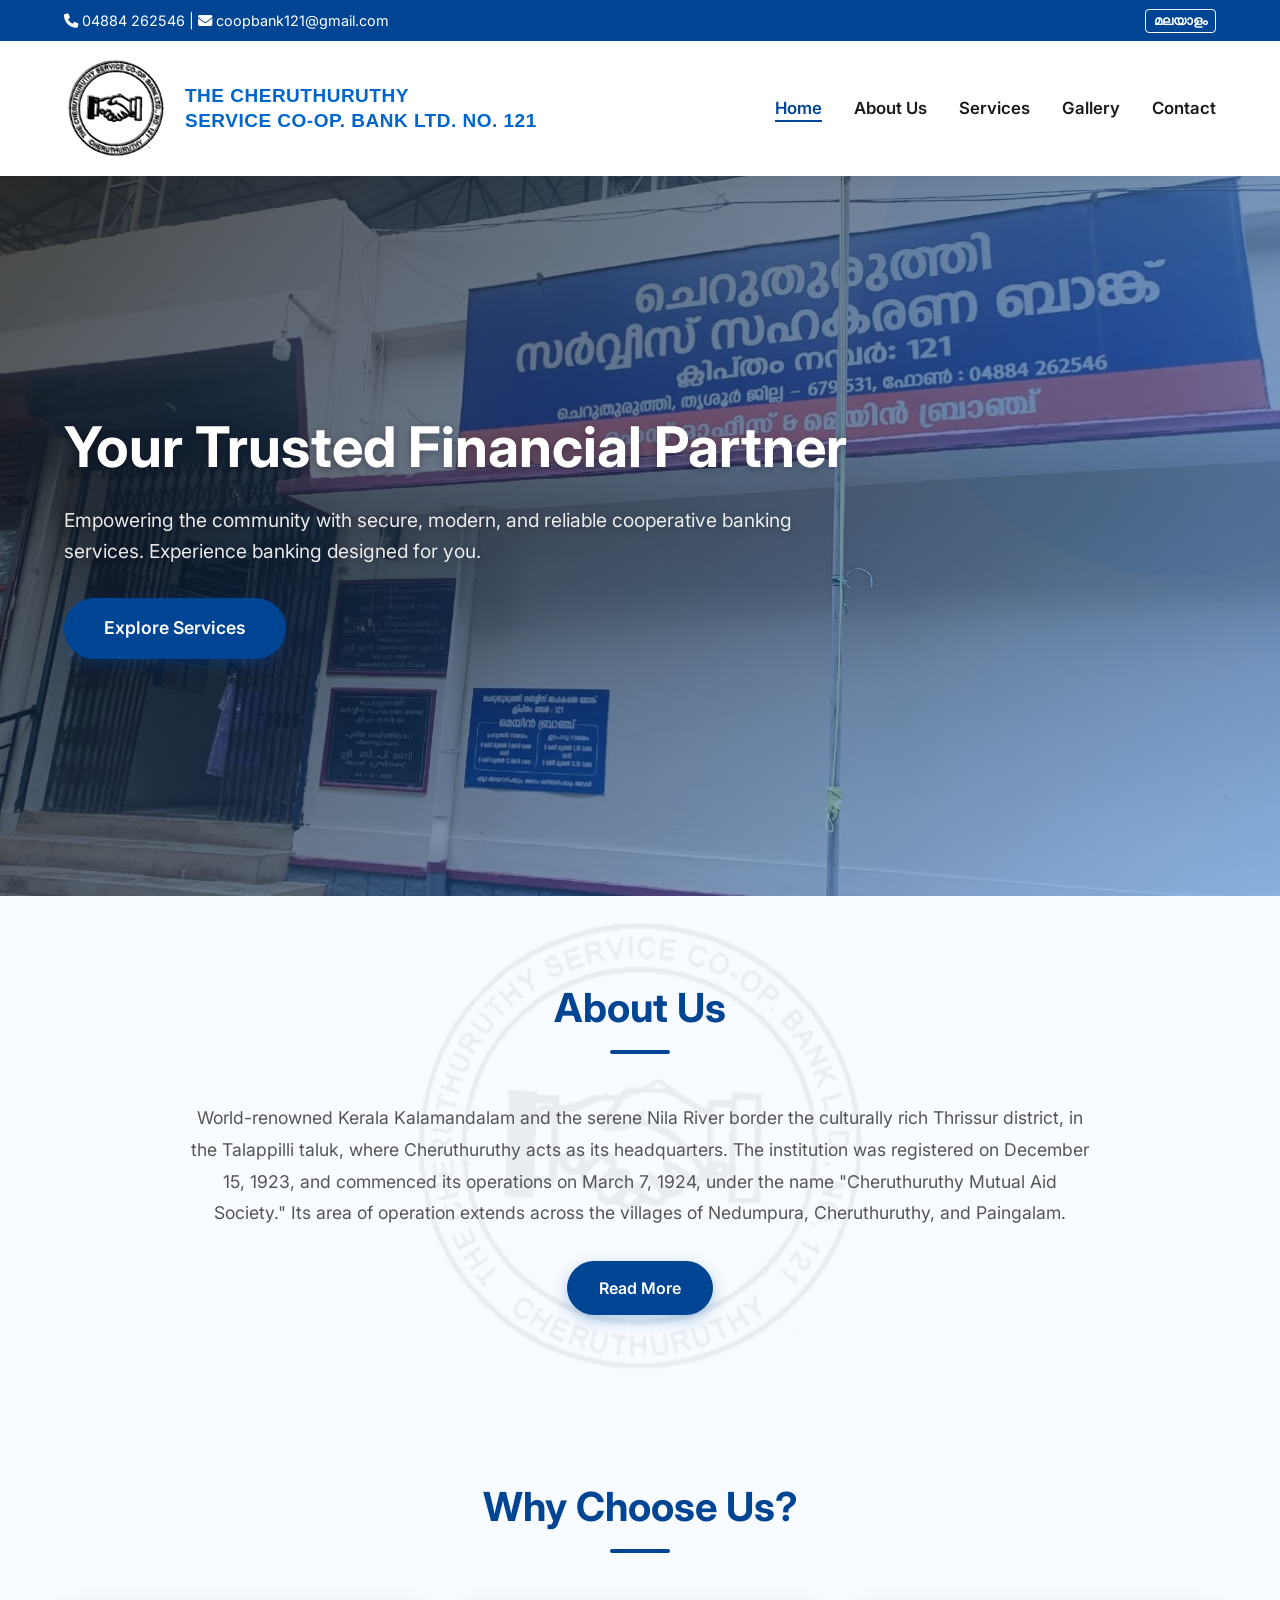
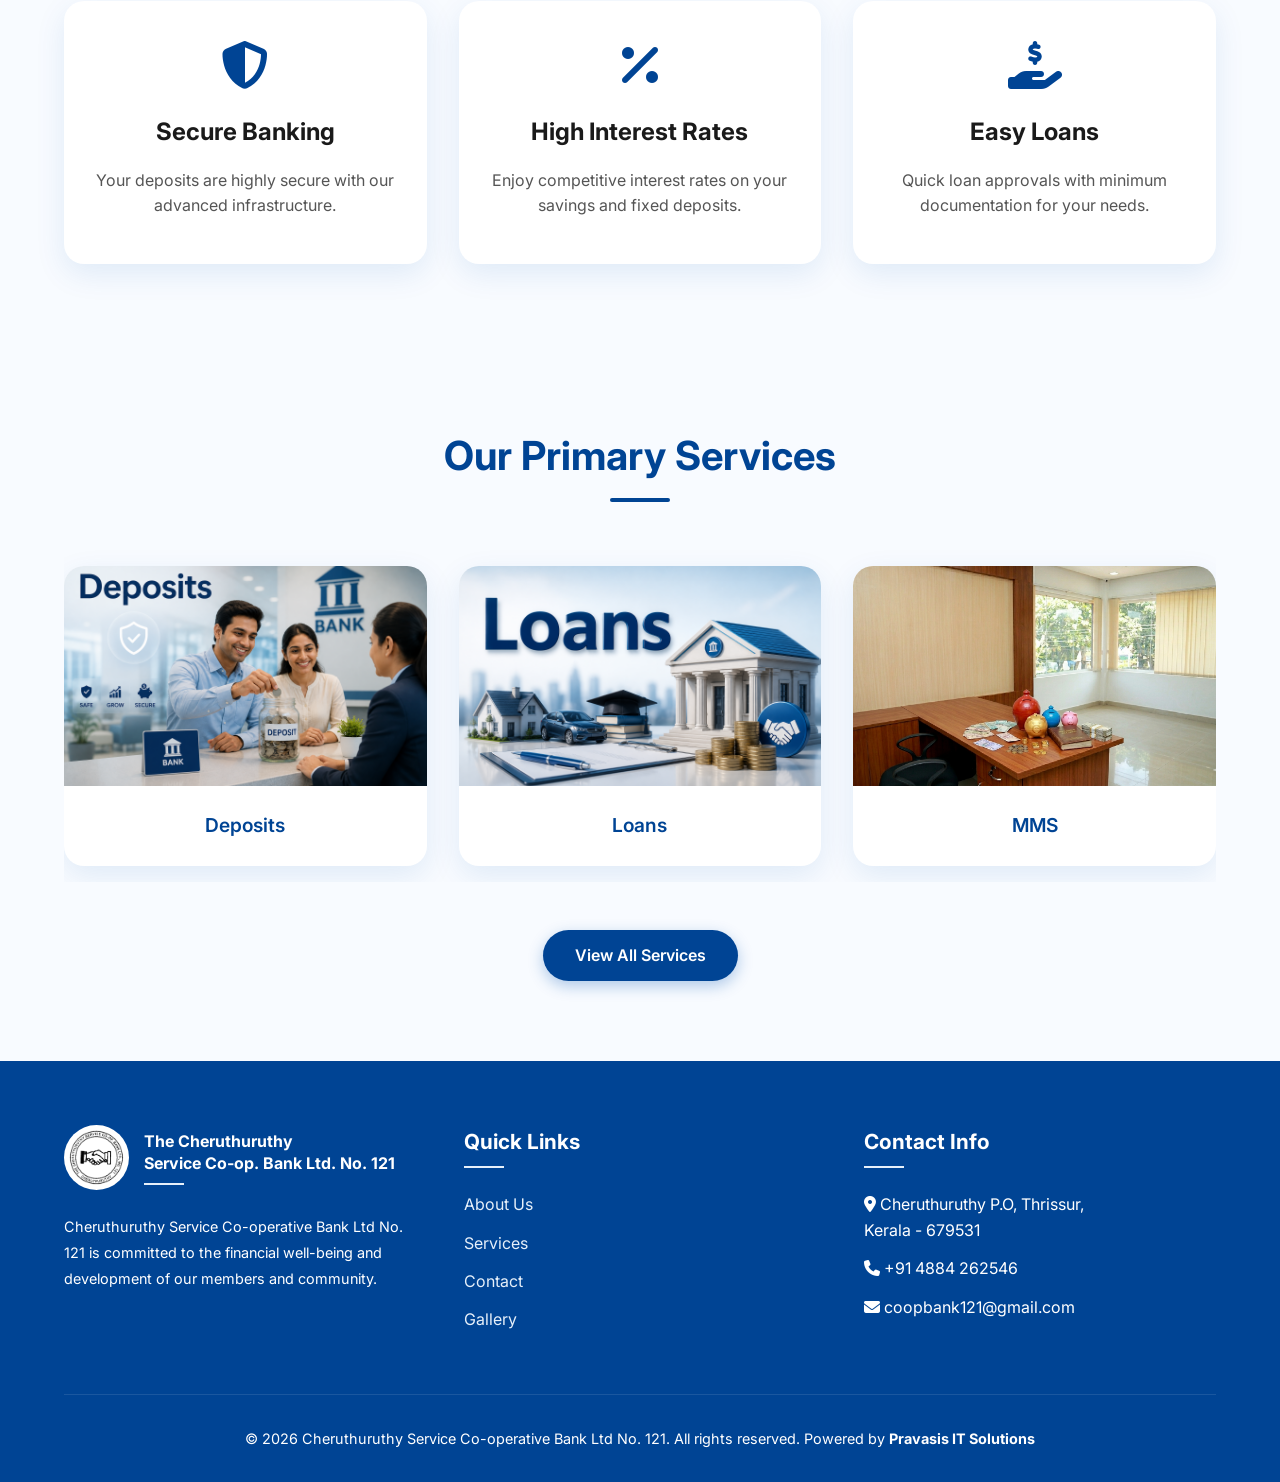
==== index.html @ 6e1e4259 "updated" ====
<!DOCTYPE html>
<html lang="en">

<head>
    <meta charset="UTF-8">
    <meta name="viewport" content="width=device-width, initial-scale=1.0">
    <title>Home - Cheruthuruthy Service Co-operative Bank Ltd No. 121</title>
    <meta name="description"
        content="Welcome to Cheruthuruthy Service Co-operative Bank Ltd No. 121. Providing trusted banking services.">
    <link
        href="https://fonts.googleapis.com/css2?family=Inter:wght@400;600;800&family=Noto+Sans+Malayalam:wght@400;600;800&display=swap"
        rel="stylesheet">
    <link rel="stylesheet" href="css/style.css">
    <link rel="stylesheet" href="https://cdnjs.cloudflare.com/ajax/libs/font-awesome/6.4.0/css/all.min.css">
</head>

<body>

    <!-- Header -->
    <div id="header-placeholder"></div>

    <!-- Hero Section -->
    <section class="hero">
        <div class="hero-content">
            <h2>
                <span class="lang-en">Your Trusted Financial Partner</span>
                <span class="lang-ml">നിങ്ങളുടെ വിശ്വസ്ത സാമ്പത്തിക പങ്കാളി</span>
            </h2>
            <p>
                <span class="lang-en">Empowering the community with secure, modern, and reliable cooperative banking
                    services. Experience banking designed for you.</span>
                <span class="lang-ml">സുരക്ഷിതവും ആധുനികവുമായ സഹകരണ ബാങ്കിംഗ് സേവനങ്ങളിലൂടെ സമൂഹത്തെ ശാക്തീകരിക്കുന്നു.
                    നിങ്ങൾക്കായി രൂപകൽപ്പന ചെയ്ത ബാങ്കിംഗ് അനുഭവിക്കുക.</span>
            </p>
            <a href="services.html" class="btn-primary">
                <span class="lang-en">Explore Services</span>
                <span class="lang-ml">സേവനങ്ങൾ കാണുക</span>
            </a>
        </div>
    </section>

    <!-- About Us Section -->
    <section id="about-section" class="section">
        <h2 class="section-title">
            <span class="lang-en">About Us</span>
            <span class="lang-ml">ഞങ്ങളെക്കുറിച്ച്</span>
        </h2>
        <div
            style="max-width: 900px; margin: 0 auto; text-align: center; line-height: 1.8; font-size: 1.1rem; color: var(--gray-text);">
            <p style="margin-bottom: 2rem;">
                <span class="lang-en">World-renowned Kerala Kalamandalam and the serene Nila River border the culturally
                    rich Thrissur district, in the Talappilli taluk, where Cheruthuruthy acts as its headquarters.
                    The institution was registered on December 15, 1923, and commenced its operations on March 7, 1924,
                    under the name "Cheruthuruthy Mutual Aid Society." Its area of operation extends across the
                    villages of Nedumpura, Cheruthuruthy, and Paingalam. </span>
                <span class="lang-ml">ലോക പ്രശസ്തമായ കേരളകലാമണ്ഡലവും, നിളാനദിയും അതിരിടുന്ന തൃശൂർ ജില്ലയിൽ തലപ്പിള്ളി
                    താലൂക്കിൽ ചെറുതുരുത്തി ആസ്ഥാനമാക്കി 1923 ഡിസംബർ 15 ന് രജിസ്റ്റർ ചെയ്യുകയും 1924 മാർച്ച് 7 ന്
                    ചെറുതുരുത്തി പരസ്പര സഹായ സംഘം എന്ന പേരിൽ പ്രവർത്തനം ആരംഭിക്കുകയും ചെയ്തു.നെടുമ്പുര, ചെറുതുരുത്തി,
                    പൈങ്കുളം വില്ലേജുകളിലായി അതിന്റെ പ്രവർത്തന പരിധി വ്യാപിച്ചു കിടക്കുന്നു.</span>
            </p>
            <a href="about.html" class="btn-primary" style="padding: 0.8rem 2rem; font-size: 1rem;">
                <span class="lang-en">Read More</span>
                <span class="lang-ml">കൂടുതൽ വായിക്കുക</span>
            </a>
        </div>
    </section>

    <!-- Features Section -->
    <section class="section bg-light">
        <h2 class="section-title">
            <span class="lang-en">Why Choose Us?</span>
            <span class="lang-ml">എന്തുകൊണ്ട് ഞങ്ങളെ തിരഞ്ഞെടുക്കണം?</span>
        </h2>
        <div class="cards-grid">
            <div class="card">
                <i class="fas fa-shield-alt card-icon"></i>
                <h3>
                    <span class="lang-en">Secure Banking</span>
                    <span class="lang-ml">സുരക്ഷിത ബാങ്കിംഗ്</span>
                </h3>
                <p>
                    <span class="lang-en">Your deposits are highly secure with our advanced infrastructure.</span>
                    <span class="lang-ml">ഞങ്ങളുടെ നൂതന അടിസ്ഥാന സൗകര്യങ്ങളോടെ നിങ്ങളുടെ നിക്ഷേപങ്ങൾ പൂർണ്ണ
                        സുരക്ഷിതമാണ്.</span>
                </p>
            </div>
            <div class="card">
                <i class="fas fa-percentage card-icon"></i>
                <h3>
                    <span class="lang-en">High Interest Rates</span>
                    <span class="lang-ml">ഉയർന്ന പലിശ നിരക്ക്</span>
                </h3>
                <p>
                    <span class="lang-en">Enjoy competitive interest rates on your savings and fixed deposits.</span>
                    <span class="lang-ml">നിങ്ങളുടെ സമ്പാദ്യങ്ങൾക്കും സ്ഥിര നിക്ഷേപങ്ങൾക്കും മികച്ച പലിശ നിരക്ക്
                        ആസ്വദിക്കൂ.</span>
                </p>
            </div>
            <div class="card">
                <i class="fas fa-hand-holding-usd card-icon"></i>
                <h3>
                    <span class="lang-en">Easy Loans</span>
                    <span class="lang-ml">എളുപ്പമുള്ള വായ്പകൾ</span>
                </h3>
                <p>
                    <span class="lang-en">Quick loan approvals with minimum documentation for your needs.</span>
                    <span class="lang-ml">നിങ്ങളുടെ ആവശ്യങ്ങൾക്ക് ചുരുങ്ങിയ രേഖകളോടെ വേഗത്തിലുള്ള വായ്പാ
                        അംഗീകാരം.</span>
                </p>
            </div>
        </div>
    </section>

    <!-- Service Section -->
    <section class="section">
        <h2 class="section-title">
            <span class="lang-en">Our Primary Services</span>
            <span class="lang-ml">ഞങ്ങളുടെ പ്രധാന സേവനങ്ങൾ</span>
        </h2>
        <div class="carousel-container">
            <div class="carousel-track">
                <!-- Original Set -->
                <a href="services.html#deposits" class="carousel-slide">
                    <img src="images/deposits.png" alt="Deposits">
                    <div class="slide-caption"><span class="lang-en">Deposits</span><span
                            class="lang-ml">നിക്ഷേപങ്ങൾ</span></div>
                </a>
                <a href="services.html#loans" class="carousel-slide">
                    <img src="images/loans.png" alt="Loans">
                    <div class="slide-caption"><span class="lang-en">Loans</span><span class="lang-ml">വായ്പകൾ</span>
                    </div>
                </a>
                <a href="services.html#mss" class="carousel-slide">
                    <img src="images/mms.png" alt="MMS">
                    <div class="slide-caption"><span class="lang-en">MMS</span><span class="lang-ml">എം.എം.എസ്</span>
                    </div>
                </a>
                <a href="services.html#other-services" class="carousel-slide">
                    <img src="images/services.png" alt="Services">
                    <div class="slide-caption"><span class="lang-en">Other Services</span><span class="lang-ml">മറ്റു
                            സേവനങ്ങൾ</span></div>
                </a>
                <!-- Duplicate Set for Infinite Scroll -->
                <a href="services.html#deposits" class="carousel-slide">
                    <img src="images/deposits.png" alt="Deposits">
                    <div class="slide-caption"><span class="lang-en">Deposits</span><span
                            class="lang-ml">നിക്ഷേപങ്ങൾ</span></div>
                </a>
                <a href="services.html#loans" class="carousel-slide">
                    <img src="images/loans.png" alt="Loans">
                    <div class="slide-caption"><span class="lang-en">Loans</span><span class="lang-ml">വായ്പകൾ</span>
                    </div>
                </a>
                <a href="services.html#mss" class="carousel-slide">
                    <img src="images/mms.png" alt="MMS">
                    <div class="slide-caption"><span class="lang-en">MMS</span><span class="lang-ml">എം.എം.എസ്</span>
                    </div>
                </a>
                <a href="services.html#other-services" class="carousel-slide">
                    <img src="images/services.png" alt="Services">
                    <div class="slide-caption"><span class="lang-en">Other Services</span><span class="lang-ml">മറ്റു
                            സേവനങ്ങൾ</span></div>
                </a>
            </div>
        </div>
        <div style="text-align: center; margin-top: 3rem;">
            <a href="services.html" class="btn-primary" style="padding: 0.8rem 2rem; font-size: 1rem;">
                <span class="lang-en">View All Services</span>
                <span class="lang-ml">എല്ലാ സേവനങ്ങളും കാണുക</span>
            </a>
        </div>
    </section> <!-- Footer -->
    <div id="footer-placeholder"></div>

    <script src="js/script.js"></script>
</body>

</html>
---- css/style.css ----
:root {
    --primary-blue: #004494;
    --secondary-blue: #004494;
    --light-blue: #e6f0fa;
    --white: #ffffff;
    --dark-text: #1a1a1a;
    --gray-text: #555555;
    --bg-light: #f8fbff;
    --transition-speed: 0.3s;
    --box-shadow: 0 10px 30px rgba(0, 86, 179, 0.1);
    --hover-shadow: 0 15px 40px rgba(0, 86, 179, 0.2);
}

* {
    margin: 0;
    padding: 0;
    box-sizing: border-box;
}

body {
    font-family: 'Inter', 'Noto Sans Malayalam', sans-serif;
    color: var(--dark-text);
    background-color: var(--bg-light);
    line-height: 1.6;
    overflow-x: hidden;
}

/* Language Toggle Defaults */
.lang-ml {
    display: none;
    /* Default to English */
}

body.ml-active .lang-en {
    display: none;
}

body.ml-active .lang-ml {
    display: inline-block;
}

/* Navbar */
header {
    background-color: var(--white);
    box-shadow: 0 2px 15px rgba(0, 0, 0, 0.05);
    position: sticky;
    top: 0;
    z-index: 1000;
}

.top-bar {
    background-color: var(--primary-blue);
    color: var(--white);
    padding: 0.5rem 5%;
    display: flex;
    justify-content: space-between;
    align-items: center;
    font-size: 0.9rem;
}

.lang-switch button {
    background: transparent;
    border: 1px solid var(--white);
    color: var(--white);
    padding: 0.2rem 0.5rem;
    border-radius: 4px;
    cursor: pointer;
    font-weight: bold;
    transition: all var(--transition-speed);
}

.lang-switch button:hover {
    background: var(--white);
    color: var(--primary-blue);
}

/* Container layout to space out the Logo side and the Navigation side */
.nav-container {
    display: flex;
    justify-content: space-between;
    align-items: center;
    padding: 10px 5%;
    background: #ffffff;
}

/* Logo wrapper link styling */
.logo {
    display: flex;
    align-items: center;
    text-decoration: none;
    gap: 15px;
    /* Spaces out the circular emblem and the text */
}

/* Fixes the circular image resolution/visibility issues */
.logo-img {
    height: 75px;
    /* Increases height so details are clear */
    width: 75px;
    /* Forces equal width to prevent stretching */
    object-fit: contain;
    display: block;
}

/* Typography arrangement for Bank Names */
.logo-text {
    display: flex;
    flex-direction: column;
    justify-content: center;
}

.logo-text h1 {
    font-size: 24px;
    font-weight: 800;
    color: #1a73e8;
    /* Matches your crisp brand blue */
    margin: 0;
    line-height: 1.2;
    letter-spacing: 0.5px;
}

.logo-text p {
    font-size: 13px;
    color: #5f6368;
    /* Clean dark grey for secondary text */
    margin: 2px 0 0 0;
    line-height: 1.3;
    font-weight: 500;
}

/* Language toggle helpers (adjust based on your JS toggle mechanism) */
.logo-text .lang-ml {
    font-family: 'Gayathri', 'Manjari', sans-serif;
    /* Recommended clean Malayalam web fonts */
    font-size: 12px;
}

/* Container holding both the image and the text */
.logo-container {
    display: flex;
    align-items: center;
    text-decoration: none;
    gap: 16px;
    /* Creates elegant spacing between emblem and text */
    padding: 5px 0;
}

/* Fixes the circular logo visibility and applies boldness */
.bank-logo-img {
    height: 105px;
    /* Increased significantly so the text inside the seal is actually readable */
    width: 105px;
    max-width: none;
    flex-shrink: 0;
    object-fit: contain;
    background: transparent;
    display: block;
    /* This filter makes the thin lines of the original logo appear bold and crisp! */
    filter: drop-shadow(0.5px 0.5px 0 rgba(0, 0, 0, 0.5)) drop-shadow(-0.5px -0.5px 0 rgba(0, 0, 0, 0.5)) contrast(1.2);
}

/* Branding Typography Layout */
.bank-branding-text {
    display: flex;
    flex-direction: column;
    justify-content: center;
}

/* Core Title styling */
.bank-title {
    font-size: 19px;
    font-weight: 800;
    color: #0066cc;
    /* Clean, bold professional blue matching your site header theme */
    margin: 0;
    line-height: 1.3;
    letter-spacing: 0.5px;
    font-family: sans-serif;
}

/* English and Malayalam Subtitle formatting */
.bank-subtitle {
    font-size: 13px;
    font-weight: 500;
    color: #4a4a4a;
    /* Smooth dark gray for crisp reading */
    margin: 3px 0 0 0;
    line-height: 1.2;
}

/* Optional styling tweak for clean rendering of the Malayalam font script */
.bank-subtitle.lang-ml {
    font-size: 12px;
    margin-top: 2px;
    font-family: 'Gayathri', 'Manjari', 'Noto Sans Malayalam', sans-serif;
}

nav ul {
    display: flex;
    list-style: none;
    gap: 2rem;
}

nav ul li a {
    text-decoration: none;
    color: var(--dark-text);
    font-weight: 600;
    font-size: 1.05rem;
    transition: color var(--transition-speed);
    position: relative;
}

nav ul li a::after {
    content: '';
    position: absolute;
    width: 0;
    height: 2px;
    bottom: -4px;
    left: 0;
    background-color: var(--primary-blue);
    transition: width var(--transition-speed);
}

nav ul li a:hover,
nav ul li a.active {
    color: var(--primary-blue);
}

nav ul li a:hover::after,
nav ul li a.active::after {
    width: 100%;
}

/* Hero Section */
.hero {
    height: 80vh;
    background: linear-gradient(135deg, rgba(0, 0, 0, 0.7) 0%, rgba(17, 120, 255, 0.4) 100%), url('../images/main-branch2.jpeg');
    background-size: cover;
    background-position: top center;
    background-repeat: no-repeat;
    display: flex;
    align-items: center;
    justify-content: flex-start;
    text-align: left;
    padding: 0 5%;
    position: relative;
    overflow: hidden;
}

.hero::before {
    content: '';
    position: absolute;
    width: 600px;
    height: 600px;
    background: rgba(0, 86, 179, 0.05);
    border-radius: 50%;
    top: -200px;
    right: -200px;
    z-index: 0;
}

.hero-content {
    position: relative;
    z-index: 1;
    max-width: 800px;
}

.hero h2 {
    font-size: 3.5rem;
    color: var(--white);
    margin-bottom: 1.5rem;
    line-height: 1.2;
    text-shadow: 0 2px 10px rgba(0, 0, 0, 0.3);
    animation: fadeInUp 1s ease-out;
}

.hero p {
    font-size: 1.2rem;
    color: rgba(255, 255, 255, 0.9);
    margin-bottom: 2rem;
    text-shadow: 0 2px 8px rgba(0, 0, 0, 0.3);
    animation: fadeInUp 1s ease-out 0.2s both;
}

.btn-primary {
    display: inline-block;
    background-color: var(--primary-blue);
    color: var(--white);
    padding: 1rem 2.5rem;
    border-radius: 50px;
    text-decoration: none;
    font-weight: 600;
    font-size: 1.1rem;
    transition: all var(--transition-speed);
    box-shadow: 0 5px 15px rgba(0, 86, 179, 0.3);
    animation: fadeInUp 1s ease-out 0.4s both;
}

.btn-primary:hover {
    background-color: var(--secondary-blue);
    transform: translateY(-3px);
    box-shadow: 0 8px 20px rgba(0, 86, 179, 0.4);
}

/* Common Sections */
.section {
    padding: 5rem 5%;
}

#about-section {
    position: relative;
    overflow: hidden;
}

#about-section::before {
    content: '';
    position: absolute;
    top: 50%;
    left: 50%;
    transform: translate(-50%, -50%);
    width: 100%;
    height: 100%;
    background-image: url('../images/cscb lOGO.png');
    background-repeat: no-repeat;
    background-position: center;
    background-size: contain;
    opacity: 0.06;
    /* Elegant faded watermark */
    z-index: 0;
    pointer-events: none;
}

#about-section>* {
    position: relative;
    z-index: 1;
}

.section-title {
    text-align: center;
    color: var(--primary-blue);
    font-size: 2.5rem;
    margin-bottom: 3rem;
    position: relative;
}

.section-title::after {
    content: '';
    display: block;
    width: 60px;
    height: 4px;
    background-color: var(--primary-blue);
    margin: 10px auto 0;
    border-radius: 2px;
}

/* Cards (Services) */
.cards-grid {
    display: grid;
    grid-template-columns: repeat(auto-fit, minmax(300px, 1fr));
    gap: 2rem;
}

.card {
    background: var(--white);
    padding: 2.5rem 2rem;
    border-radius: 20px;
    box-shadow: var(--box-shadow);
    transition: all var(--transition-speed);
    text-align: center;
    border-bottom: 5px solid transparent;
}

.card:hover {
    transform: translateY(-10px);
    box-shadow: var(--hover-shadow);
    border-bottom-color: var(--primary-blue);
}

.card-icon {
    font-size: 3rem;
    color: var(--primary-blue);
    margin-bottom: 1.5rem;
}

.card h3 {
    font-size: 1.5rem;
    margin-bottom: 1rem;
    color: var(--dark-text);
}

.card p {
    color: var(--gray-text);
}

/* Footer */
footer {
    background-color: var(--primary-blue);
    color: var(--white);
    padding: 4rem 5% 2rem;
}

.footer-content {
    display: grid;
    grid-template-columns: repeat(auto-fit, minmax(250px, 1fr));
    gap: 3rem;
    margin-bottom: 3rem;
}

.footer-col h4 {
    font-size: 1.3rem;
    margin-bottom: 1.5rem;
    position: relative;
    padding-bottom: 10px;
}

.footer-col h4::after {
    content: '';
    position: absolute;
    left: 0;
    bottom: 0;
    width: 40px;
    height: 2px;
    background: var(--light-blue);
}

.footer-col ul {
    list-style: none;
}

.footer-col ul li {
    margin-bottom: 0.8rem;
}

.footer-col a {
    color: var(--light-blue);
    text-decoration: none;
    transition: color var(--transition-speed);
}

.footer-col a:hover {
    color: var(--white);
    padding-left: 5px;
}

.footer-bottom {
    text-align: center;
    padding-top: 2rem;
    border-top: 1px solid rgba(255, 255, 255, 0.1);
    font-size: 0.9rem;
}

/* Animations */
@keyframes fadeInUp {
    from {
        opacity: 0;
        transform: translateY(30px);
    }

    to {
        opacity: 1;
        transform: translateY(0);
    }
}

/* Forms */
.contact-form {
    background: var(--white);
    padding: 3rem;
    border-radius: 20px;
    box-shadow: var(--box-shadow);
    max-width: 800px;
    margin: 0 auto;
}

.form-group {
    margin-bottom: 1.5rem;
}

.form-control {
    width: 100%;
    padding: 1rem;
    border: 1px solid #ddd;
    border-radius: 8px;
    font-family: inherit;
    font-size: 1rem;
    transition: border-color var(--transition-speed);
}

.form-control:focus {
    outline: none;
    border-color: var(--primary-blue);
    box-shadow: 0 0 0 3px rgba(0, 86, 179, 0.1);
}

/* Gallery */
.gallery-grid {
    display: grid;
    grid-template-columns: repeat(auto-fill, minmax(250px, 1fr));
    gap: 1.5rem;
}

.gallery-item {
    border-radius: 15px;
    overflow: hidden;
    box-shadow: var(--box-shadow);
    height: 250px;
    background-color: var(--light-blue);
    /* Placeholder */
    position: relative;
}

.gallery-item img {
    width: 100%;
    height: 100%;
    object-fit: cover;
    transition: transform var(--transition-speed);
}

.gallery-item:hover img {
    transform: scale(1.1);
}

/* Team Section */
.team-grid {
    display: grid;
    grid-template-columns: repeat(auto-fit, minmax(200px, 1fr));
    gap: 2rem;
    padding: 0 5%;
}

.team-member {
    background: var(--white);
    padding: 1.5rem;
    border-radius: 15px;
    text-align: center;
    box-shadow: var(--box-shadow);
    transition: transform var(--transition-speed);
}

.team-member:hover {
    transform: translateY(-5px);
}

.team-member .avatar {
    width: 120px;
    height: 120px;
    background: var(--light-blue);
    border-radius: 15px;
    margin: 0 auto 1rem auto;
    display: flex;
    align-items: center;
    justify-content: center;
    overflow: hidden;
    box-shadow: 0 4px 10px rgba(0, 0, 0, 0.05);
}

.team-member .avatar img {
    width: 100%;
    height: 100%;
    object-fit: cover;
    object-position: top center;
}

.team-member h4 {
    color: var(--primary-blue);
    margin-bottom: 0.5rem;
    font-size: 1.1rem;
}

.team-member p {
    font-size: 0.9rem;
    color: #666;
}

/* Image Carousel */
.carousel-container {
    overflow: hidden;
    width: 100%;
    padding: 1rem 0;
}

.carousel-track {
    display: flex;
    width: max-content;
    animation: scrollTrack 20s linear infinite;
}

.carousel-track:hover {
    animation-play-state: paused;
}

.carousel-slide {
    text-decoration: none;
    color: inherit;
    width: calc((90vw - 4rem) / 3);
    height: 300px;
    margin-right: 2rem;
    border-radius: 20px;
    overflow: hidden;
    box-shadow: var(--box-shadow);
    flex-shrink: 0;
    display: flex;
    flex-direction: column;
    background: var(--white);
}

.carousel-slide img {
    width: 100%;
    height: 220px;
    object-fit: cover;
    transition: transform 0.3s;
}

.carousel-slide:hover img {
    transform: scale(1.05);
}

.slide-caption {
    padding: 1rem;
    text-align: center;
    font-weight: 600;
    font-size: 1.2rem;
    color: var(--primary-blue);
    flex-grow: 1;
    display: flex;
    align-items: center;
    justify-content: center;
}

@keyframes scrollTrack {
    0% {
        transform: translateX(0);
    }

    100% {
        transform: translateX(calc(-50% - 1rem));
    }
}

/* Gallery Modal */
.modal {
    display: none; 
    position: fixed; 
    z-index: 2000; 
    left: 0;
    top: 0;
    width: 100%; 
    height: 100%; 
    overflow: auto; 
    background-color: rgba(0,0,0,0.85); 
    backdrop-filter: blur(5px);
}

.modal-content {
    margin: 5% auto;
    padding: 20px;
    width: 90%;
    max-width: 1000px;
    position: relative;
    animation: fadeInUp 0.5s ease-out;
}

.close-modal {
    color: #fff;
    position: absolute;
    top: 15px;
    right: 35px;
    font-size: 40px;
    font-weight: bold;
    cursor: pointer;
    transition: 0.3s;
    z-index: 2001;
}

.close-modal:hover {
    color: #ccc;
    transform: scale(1.1);
}

.modal-gallery {
    display: grid;
    grid-template-columns: repeat(auto-fit, minmax(200px, 1fr));
    gap: 1.5rem;
}

.modal-gallery img {
    width: 100%;
    height: 250px;
    object-fit: cover;
    border-radius: 10px;
    box-shadow: 0 4px 15px rgba(0,0,0,0.5);
    transition: transform 0.3s;
    cursor: zoom-in;
}

.modal-gallery img:hover {
    transform: scale(1.03);
}

/* Responsive */
@media (max-width: 768px) {
    .nav-container {
        flex-direction: column;
        gap: 1rem;
    }

    nav ul {
        flex-wrap: wrap;
        justify-content: center;
    }

    .hero h2 {
        font-size: 2.5rem;
    }

    .bank-title {
        white-space: normal;
        font-size: 16px;
        text-align: center;
    }

    .logo-container {
        flex-direction: column;
        text-align: center;
    }
}

@media (max-width: 1200px) and (min-width: 769px) {
    .bank-title {
        font-size: 16px;
    }
}
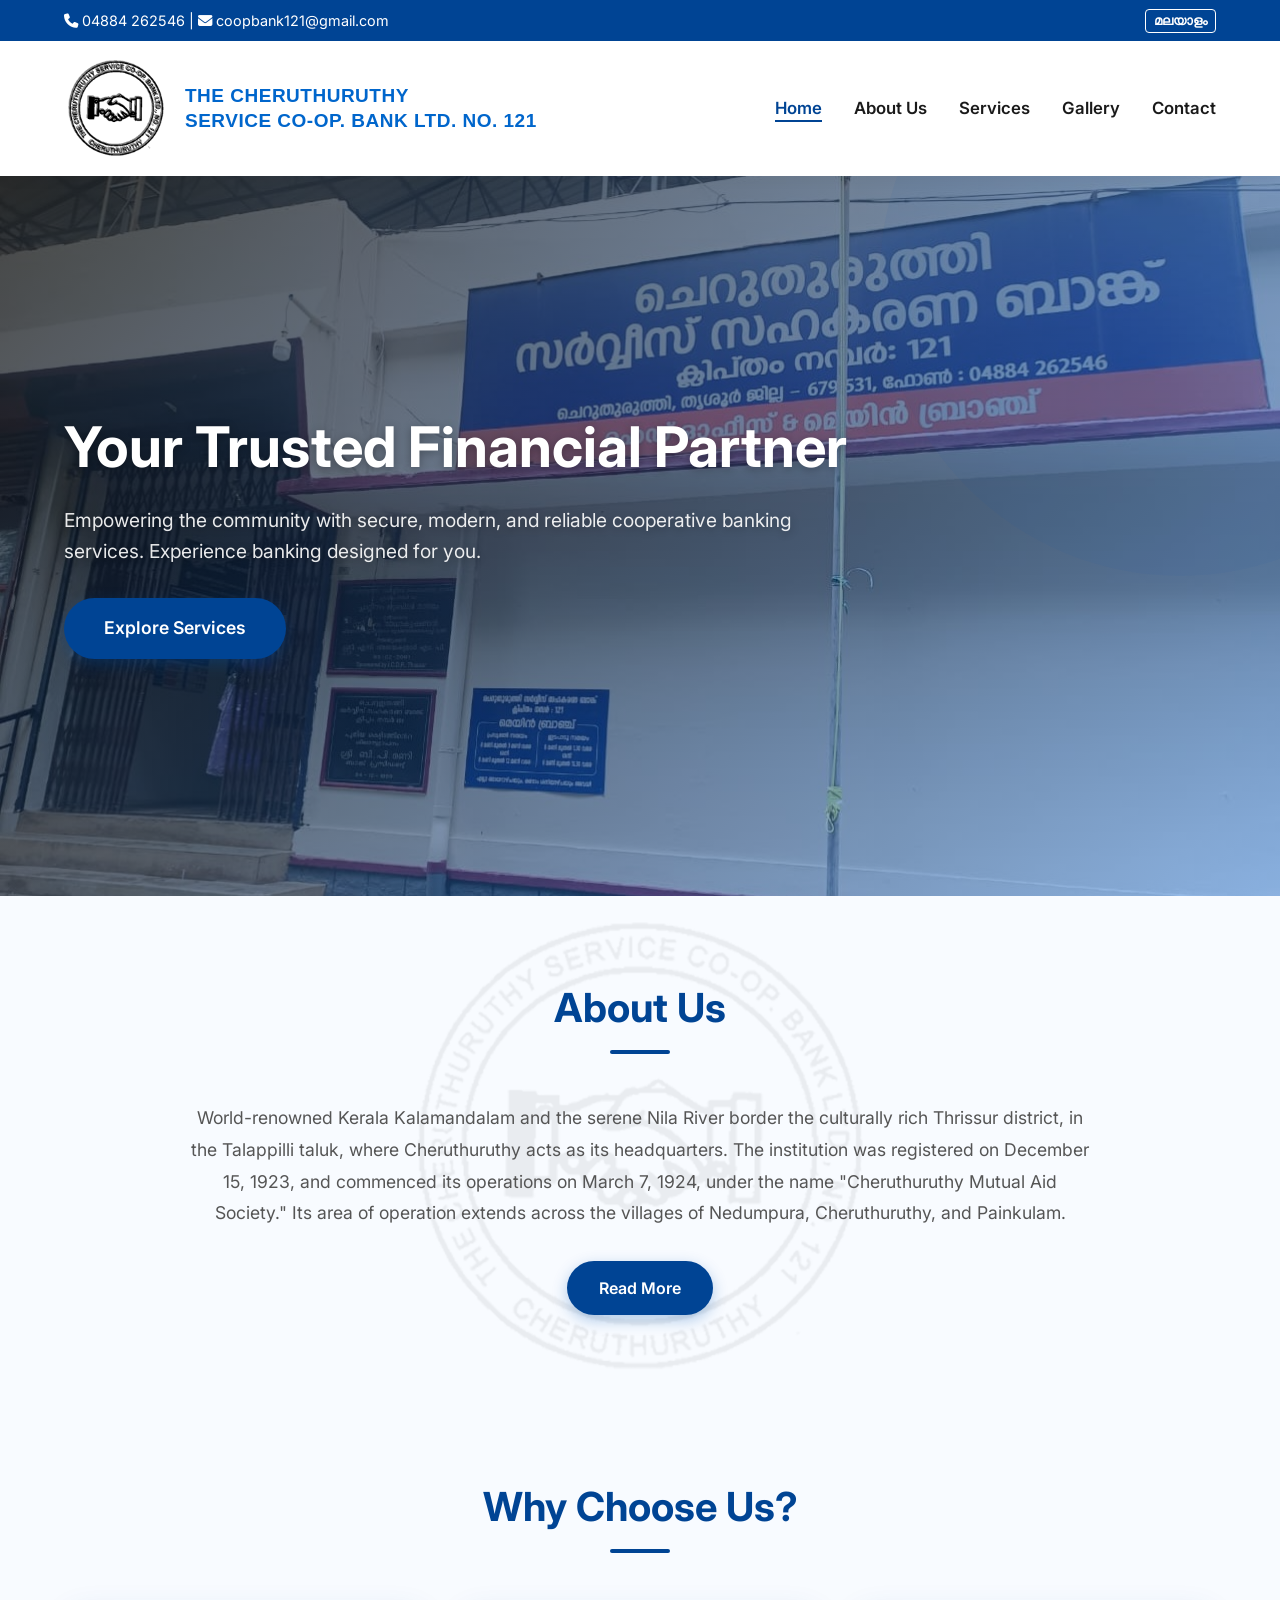
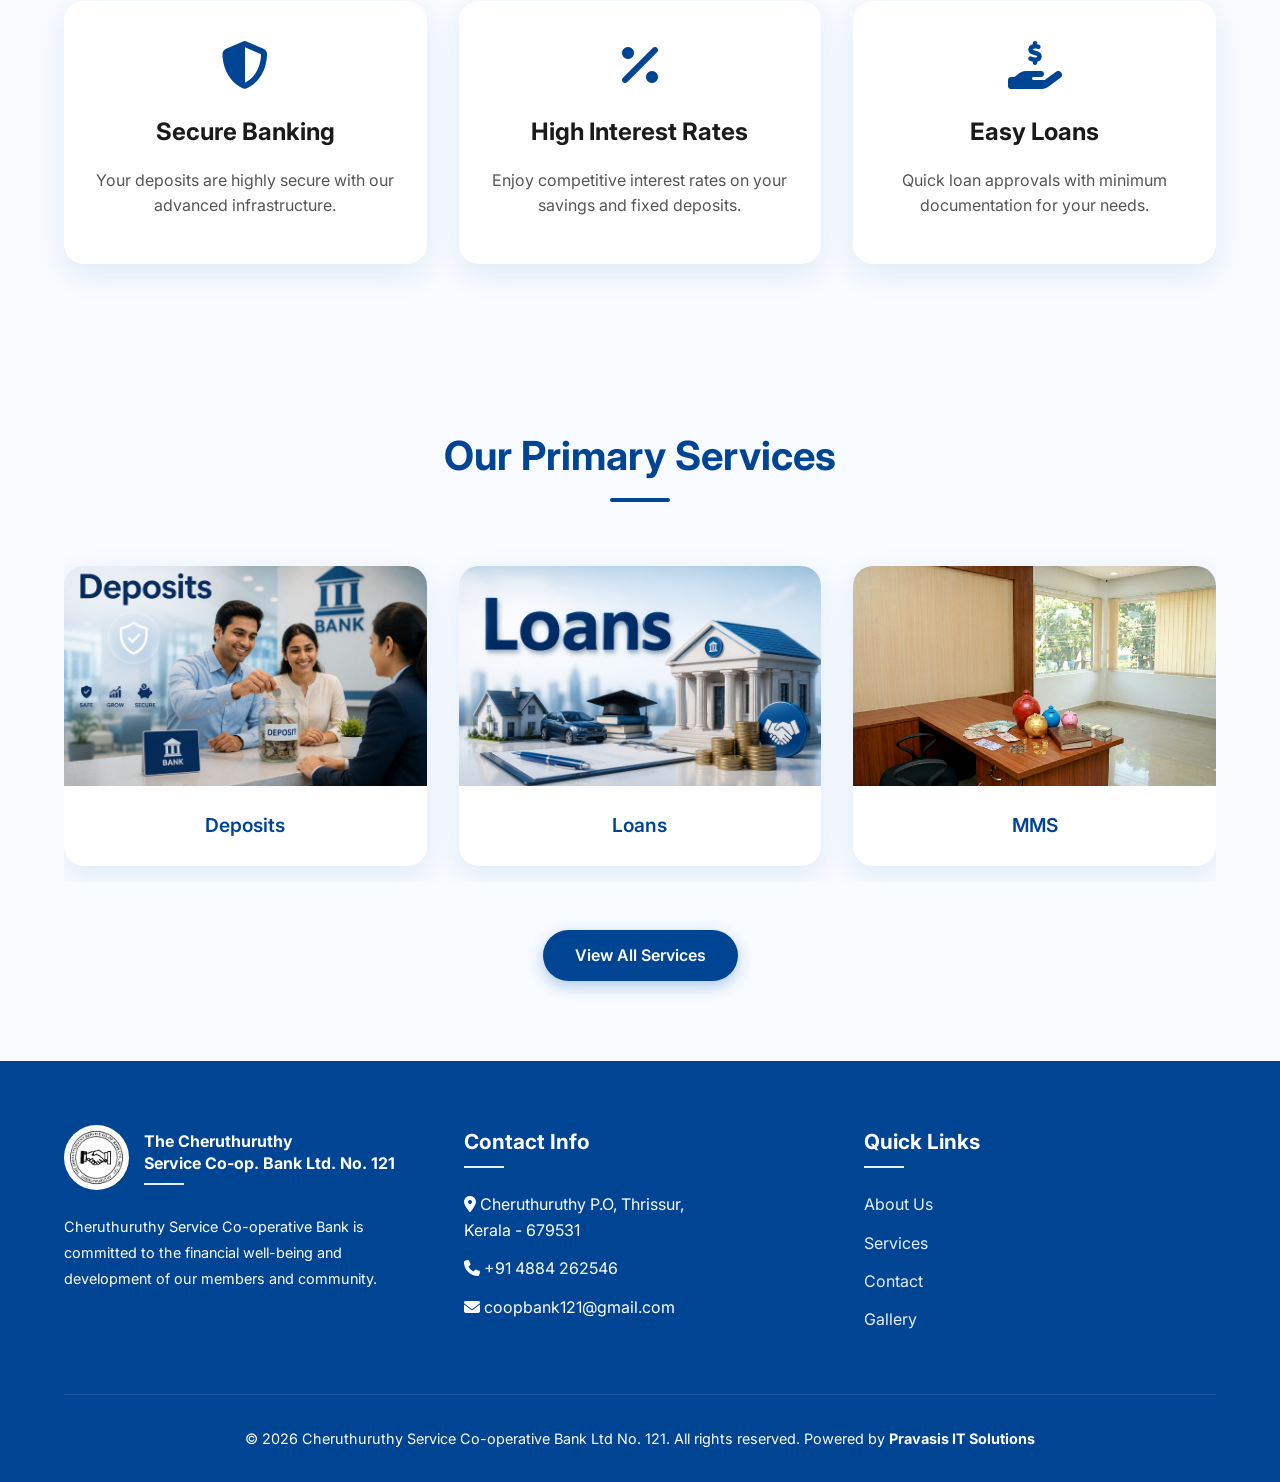
==== commit 66e5867d: "updated" ====
--- a/index.html
+++ b/index.html
@@ -7,10 +7,8 @@
     <title>Home - Cheruthuruthy Service Co-operative Bank Ltd No. 121</title>
     <meta name="description"
         content="Welcome to Cheruthuruthy Service Co-operative Bank Ltd No. 121. Providing trusted banking services.">
-    <link
-        href="https://fonts.googleapis.com/css2?family=Inter:wght@400;600;800&family=Noto+Sans+Malayalam:wght@400;600;800&display=swap"
-        rel="stylesheet">
-    <link rel="stylesheet" href="css/style.css">
+    <link href="https://fonts.googleapis.com/css2?family=Inter:wght@400;600;800&display=swap" rel="stylesheet">
+    <link rel="stylesheet" href="css/style.css?v=2.5">
     <link rel="stylesheet" href="https://cdnjs.cloudflare.com/ajax/libs/font-awesome/6.4.0/css/all.min.css">
 </head>
 
@@ -52,10 +50,10 @@
                     rich Thrissur district, in the Talappilli taluk, where Cheruthuruthy acts as its headquarters.
                     The institution was registered on December 15, 1923, and commenced its operations on March 7, 1924,
                     under the name "Cheruthuruthy Mutual Aid Society." Its area of operation extends across the
-                    villages of Nedumpura, Cheruthuruthy, and Paingalam. </span>
+                    villages of Nedumpura, Cheruthuruthy, and Painkulam. </span>
                 <span class="lang-ml">ലോക പ്രശസ്തമായ കേരളകലാമണ്ഡലവും, നിളാനദിയും അതിരിടുന്ന തൃശൂർ ജില്ലയിൽ തലപ്പിള്ളി
                     താലൂക്കിൽ ചെറുതുരുത്തി ആസ്ഥാനമാക്കി 1923 ഡിസംബർ 15 ന് രജിസ്റ്റർ ചെയ്യുകയും 1924 മാർച്ച് 7 ന്
-                    ചെറുതുരുത്തി പരസ്പര സഹായ സംഘം എന്ന പേരിൽ പ്രവർത്തനം ആരംഭിക്കുകയും ചെയ്തു.നെടുമ്പുര, ചെറുതുരുത്തി,
+                    "ചെറുതുരുത്തി പരസ്പര സഹായ സംഘം" എന്ന പേരിൽ പ്രവർത്തനം ആരംഭിക്കുകയും ചെയ്തു. നെടുമ്പുര, ചെറുതുരുത്തി,
                     പൈങ്കുളം വില്ലേജുകളിലായി അതിന്റെ പ്രവർത്തന പരിധി വ്യാപിച്ചു കിടക്കുന്നു.</span>
             </p>
             <a href="about.html" class="btn-primary" style="padding: 0.8rem 2rem; font-size: 1rem;">
--- a/css/style.css
+++ b/css/style.css
@@ -17,12 +17,19 @@
     box-sizing: border-box;
 }
 
+html, body {
+    overflow-x: hidden;
+    width: 100%;
+    position: relative;
+}
+
 body {
-    font-family: 'Inter', 'Noto Sans Malayalam', sans-serif;
+    font-family: 'Inter', sans-serif;
     color: var(--dark-text);
     background-color: var(--bg-light);
     line-height: 1.6;
-    overflow-x: hidden;
+    overflow-wrap: break-word;
+    word-wrap: break-word;
 }
 
 /* Language Toggle Defaults */
@@ -32,11 +39,14 @@
 }
 
 body.ml-active .lang-en {
-    display: none;
+    display: none !important;
 }
 
 body.ml-active .lang-ml {
-    display: inline-block;
+    display: unset;
+    word-break: break-word;
+    font-weight: normal !important;
+    letter-spacing: normal !important;
 }
 
 /* Navbar */
@@ -192,7 +202,7 @@
 .bank-subtitle.lang-ml {
     font-size: 12px;
     margin-top: 2px;
-    font-family: 'Gayathri', 'Manjari', 'Noto Sans Malayalam', sans-serif;
+    font-family: sans-serif;
 }
 
 nav ul {
@@ -305,6 +315,12 @@
 /* Common Sections */
 .section {
     padding: 5rem 5%;
+}
+
+.contact-grid {
+    display: grid;
+    grid-template-columns: 1fr 2fr;
+    gap: 3rem;
 }
 
 #about-section {
@@ -462,6 +478,56 @@
     }
 }
 
+/* History Section Expand Animation */
+.history-text-container {
+    position: relative;
+    /* max-height removed because Read More button was removed */
+}
+
+.history-text-container .lang-en {
+    font-family: 'Merienda', cursive !important;
+    font-size: 1.15rem !important;
+    line-height: 1.8;
+    color: var(--dark-text);
+    font-weight: 500;
+    text-align: justify;
+}
+
+/* Removed expanded and after gradient styles as they are no longer needed */
+
+.read-more-btn {
+    display: inline-flex;
+    align-items: center;
+    gap: 8px;
+    margin-top: 1rem;
+    margin-bottom: 2rem;
+    color: var(--primary-blue);
+    background: transparent;
+    border: 2px solid var(--primary-blue);
+    padding: 0.6rem 1.8rem;
+    border-radius: 30px;
+    cursor: pointer;
+    font-weight: 600;
+    font-family: inherit;
+    font-size: 1rem;
+    transition: all var(--transition-speed);
+}
+
+.read-more-btn i {
+    transition: transform 0.5s ease;
+}
+
+.read-more-btn.expanded i {
+    transform: rotate(180deg);
+}
+
+.read-more-btn:hover {
+    background: var(--primary-blue);
+    color: var(--white);
+    transform: translateY(-3px);
+    box-shadow: 0 5px 15px rgba(0, 86, 179, 0.2);
+}
+
 /* Forms */
 .contact-form {
     background: var(--white);
@@ -522,13 +588,16 @@
 
 /* Team Section */
 .team-grid {
-    display: grid;
-    grid-template-columns: repeat(auto-fit, minmax(200px, 1fr));
+    display: flex;
+    flex-wrap: wrap;
+    justify-content: center;
     gap: 2rem;
     padding: 0 5%;
 }
 
 .team-member {
+    width: 260px;
+    max-width: 100%;
     background: var(--white);
     padding: 1.5rem;
     border-radius: 15px;
@@ -697,31 +766,169 @@
     transform: scale(1.03);
 }
 
+/* Mobile Menu Toggle */
+.mobile-menu-toggle {
+    display: none;
+    background: none;
+    border: none;
+    font-size: 1.8rem;
+    color: var(--primary-blue);
+    cursor: pointer;
+    padding: 0.5rem;
+}
+
 /* Responsive */
 @media (max-width: 768px) {
     .nav-container {
+        flex-direction: row;
+        flex-wrap: wrap; /* allow .main-nav to drop to the next row */
+        justify-content: space-between;
+        align-items: center;
+        gap: 0.5rem;
+        padding: 10px 5%;
+        position: relative; /* for absolute positioning of main-nav */
+    }
+
+    .logo-container {
+        flex: 1;
+        min-width: 0; /* allows the container to shrink without breaking flex layout */
+        max-width: 85%;
+    }
+
+    .mobile-menu-toggle {
+        display: block;
+        position: relative;
+        z-index: 9999;
+        padding: 15px; /* increase touch target size */
+        flex-shrink: 0;
+    }
+
+    .main-nav {
+        display: none;
+        position: absolute;
+        top: 100%;
+        left: 0;
+        width: 100%;
+        background: var(--white);
+        box-shadow: 0 10px 15px rgba(0,0,0,0.1);
+        margin-top: 0;
+        border-top: 1px solid #eee;
+        padding-top: 15px;
+        padding-bottom: 20px;
+        z-index: 999;
+    }
+
+    .main-nav.active {
+        display: block;
+    }
+
+    nav ul {
         flex-direction: column;
-        gap: 1rem;
-    }
-
-    nav ul {
-        flex-wrap: wrap;
-        justify-content: center;
+        align-items: center;
+        gap: 1.2rem;
+    }
+    
+    nav ul li a {
+        font-size: 1.1rem;
+        display: block;
+        padding: 5px;
     }
 
     .hero h2 {
-        font-size: 2.5rem;
+        font-size: 1.8rem;
+    }
+
+    .section-title {
+        font-size: 1.8rem;
+        margin-bottom: 2rem;
+    }
+
+    .bank-logo-img {
+        height: 50px;
+        width: 50px;
     }
 
     .bank-title {
         white-space: normal;
-        font-size: 16px;
+        font-size: 12px;
+        text-align: left;
+        line-height: 1.2;
+    }
+
+    .logo-container {
+        flex-direction: row;
+        text-align: left;
+        gap: 10px;
+        flex: 1;
+    }
+    
+    .top-bar {
+        flex-direction: column;
+        gap: 5px;
         text-align: center;
     }
 
-    .logo-container {
+    .carousel-slide {
+        width: 260px;
+        margin-right: 1rem;
+    }
+
+    /* Fix services page inline styles for mobile */
+    #deposits, #loans, #mss, #other-services {
+        padding: 1.2rem !important;
+    }
+    
+    #deposits h2, #loans h2, #mss h2, #other-services h2 {
+        font-size: 1.15rem !important;
+    }
+
+    #deposits > div:nth-child(2),
+    #loans > div:nth-child(2),
+    #mss > div:nth-child(2),
+    #other-services > div:nth-child(2) {
+        gap: 0.5rem !important;
+    }
+
+    #deposits > div:nth-child(2) > div:first-child,
+    #loans > div:nth-child(2) > div:first-child,
+    #mss > div:nth-child(2) > div:first-child,
+    #other-services > div:nth-child(2) > div:first-child {
+        width: 45px !important;
+        height: 45px !important;
+        font-size: 1.3rem !important;
+    }
+
+    .contact-grid {
+        grid-template-columns: 1fr;
+    }
+
+    /* Fullscreen Gallery Modal for Mobile */
+    .modal-content {
+        width: 100% !important;
+        margin: 0 !important;
+        padding: 0 !important;
+        height: 100vh;
+        display: flex;
         flex-direction: column;
+        justify-content: center;
+    }
+
+    .mySlides img {
+        border-radius: 0 !important;
+    }
+
+    /* Center Footer on Mobile */
+    .footer-col {
         text-align: center;
+    }
+    
+    .footer-col h4::after {
+        left: 50%;
+        transform: translateX(-50%);
+    }
+    
+    .footer-col div[style*="display: flex"] {
+        justify-content: center;
     }
 }
 
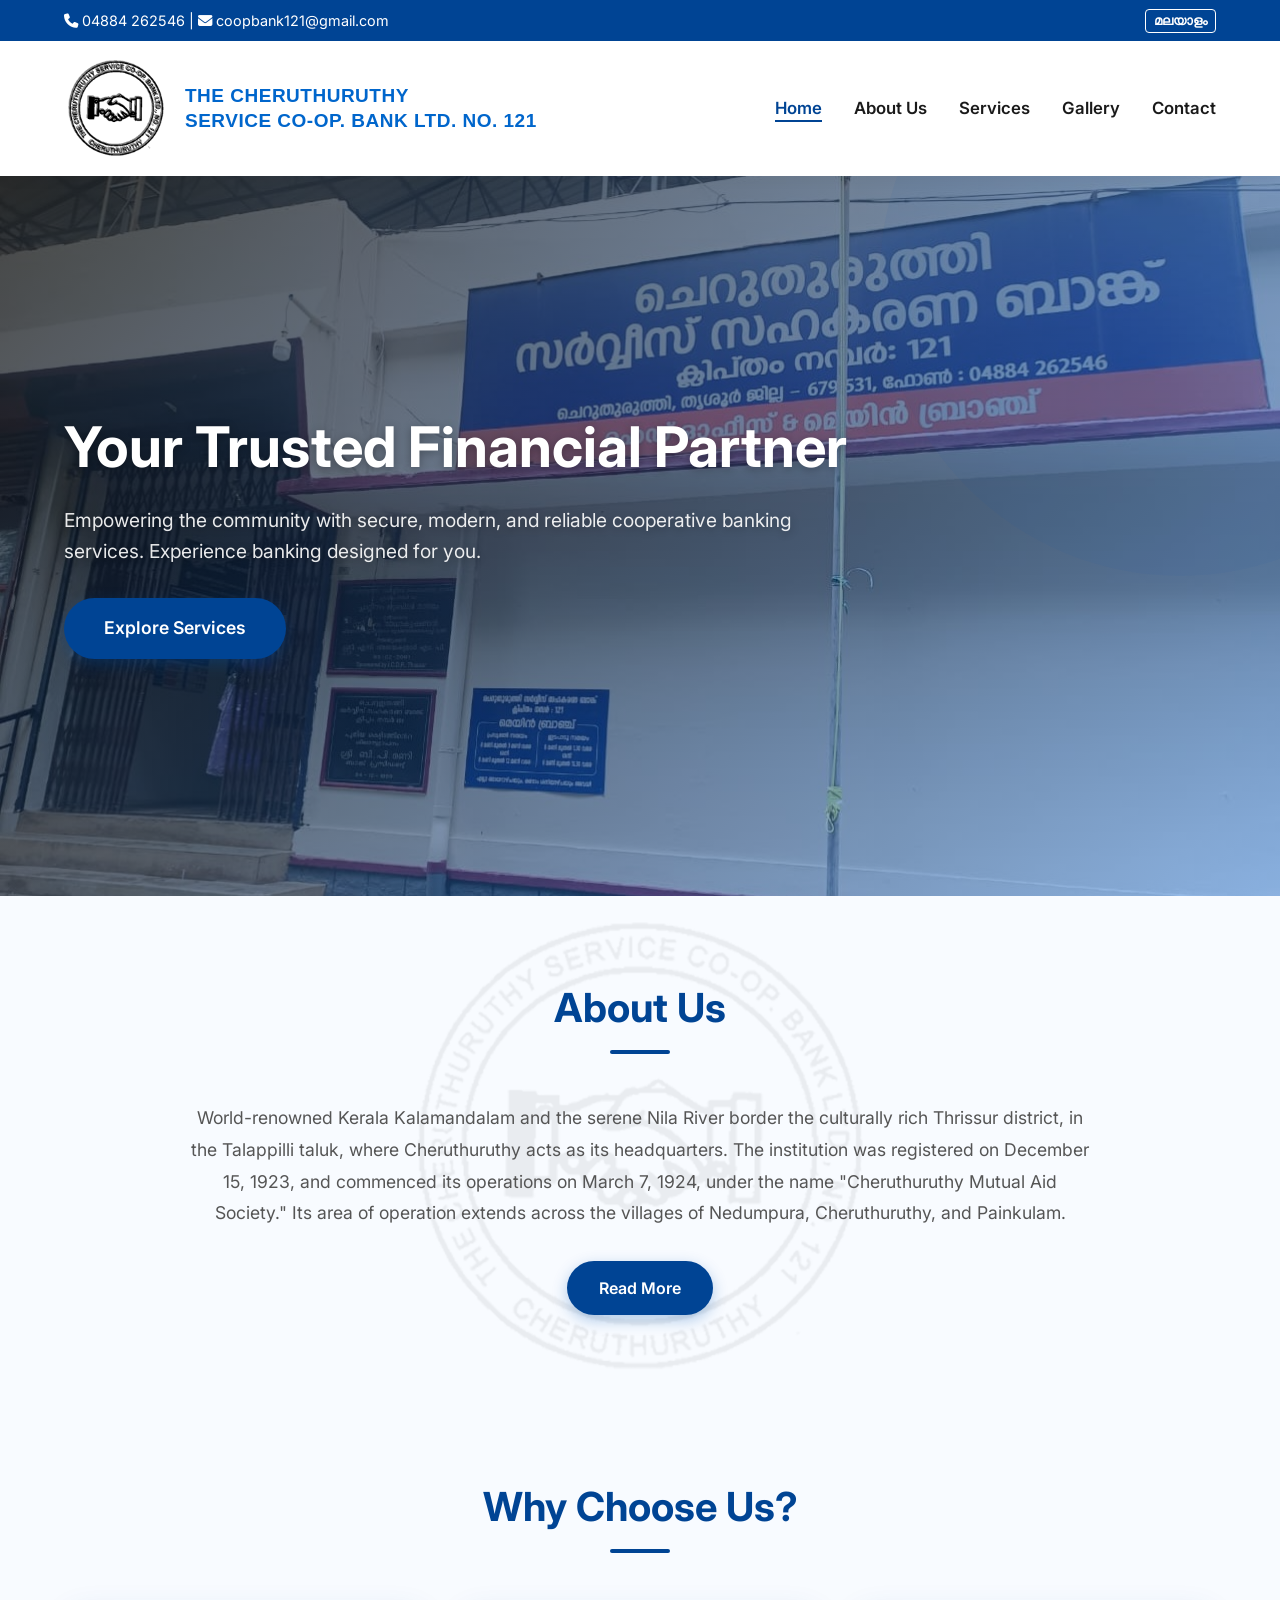
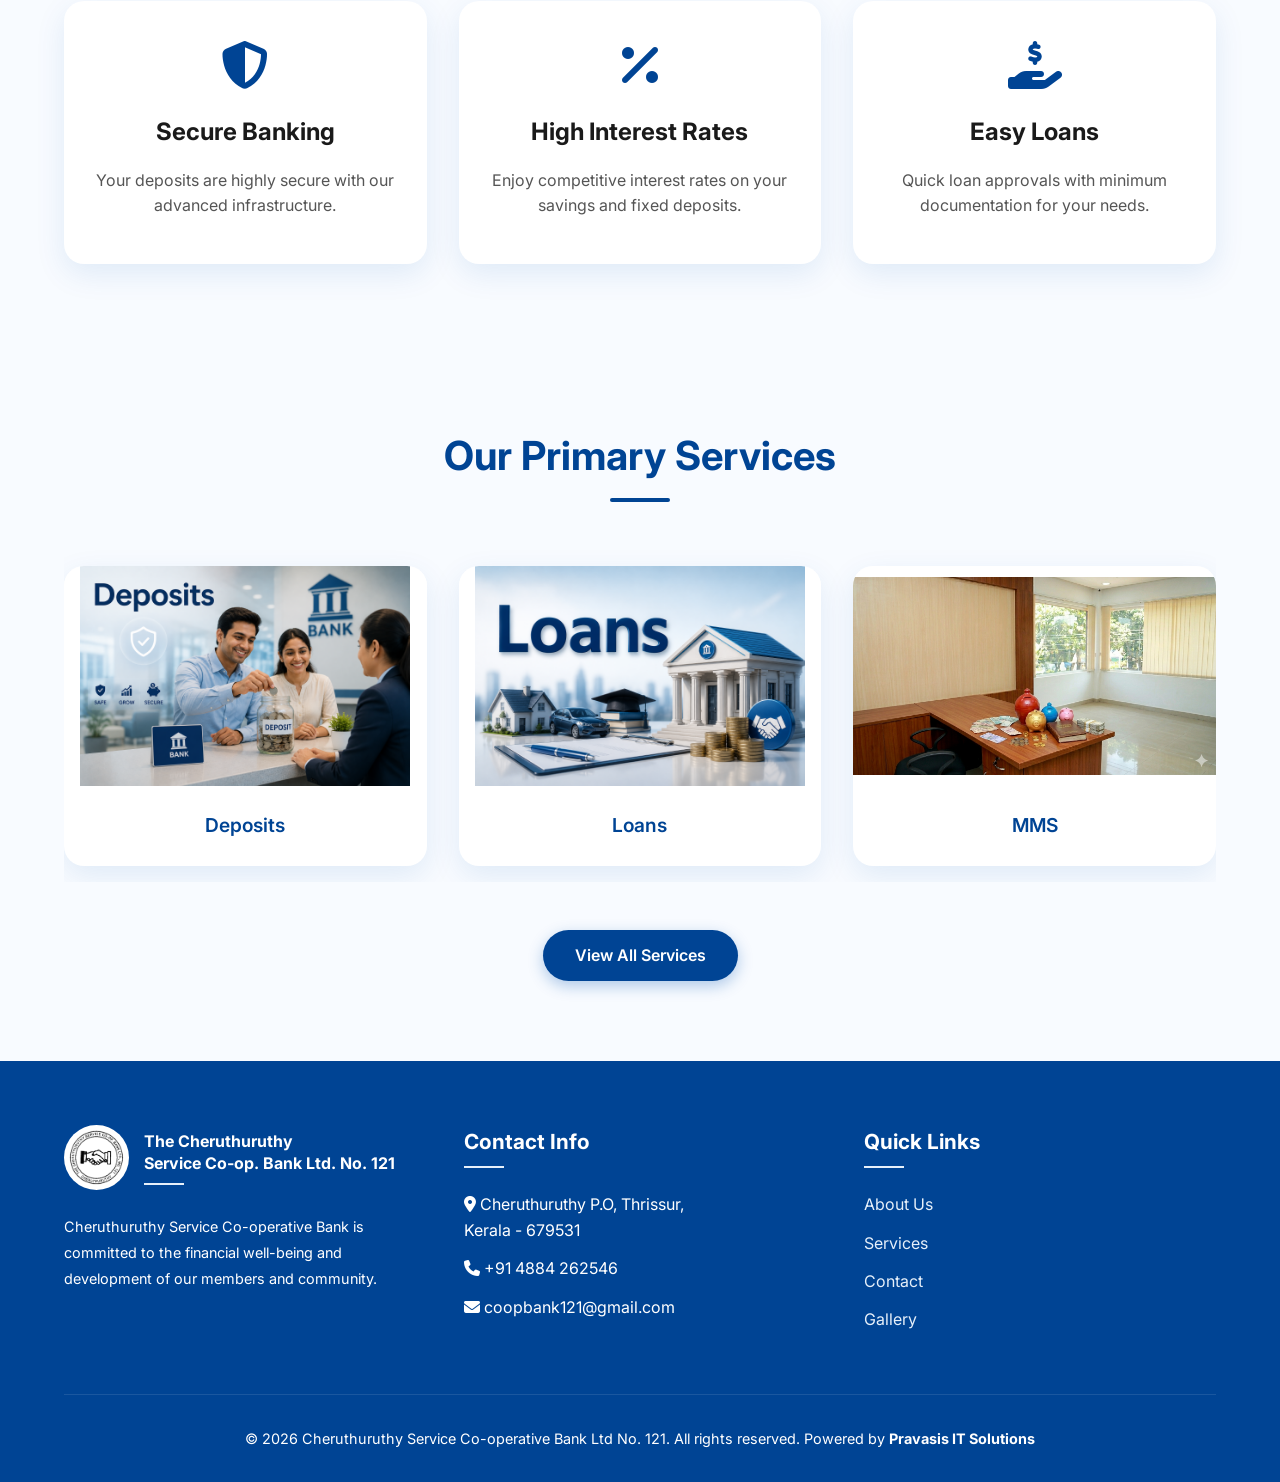
==== commit ccd470a8: "updated" ====
--- a/index.html
+++ b/index.html
@@ -8,7 +8,7 @@
     <meta name="description"
         content="Welcome to Cheruthuruthy Service Co-operative Bank Ltd No. 121. Providing trusted banking services.">
     <link href="https://fonts.googleapis.com/css2?family=Inter:wght@400;600;800&display=swap" rel="stylesheet">
-    <link rel="stylesheet" href="css/style.css?v=2.5">
+    <link rel="stylesheet" href="css/style.css?v=3.3">
     <link rel="stylesheet" href="https://cdnjs.cloudflare.com/ajax/libs/font-awesome/6.4.0/css/all.min.css">
 </head>
 
--- a/css/style.css
+++ b/css/style.css
@@ -654,8 +654,10 @@
     animation: scrollTrack 20s linear infinite;
 }
 
-.carousel-track:hover {
-    animation-play-state: paused;
+@media (hover: hover) {
+    .carousel-track:hover {
+        animation-play-state: paused;
+    }
 }
 
 .carousel-slide {
@@ -676,7 +678,8 @@
 .carousel-slide img {
     width: 100%;
     height: 220px;
-    object-fit: cover;
+    object-fit: contain;
+    background-color: var(--white);
     transition: transform 0.3s;
 }
 
@@ -702,7 +705,7 @@
     }
 
     100% {
-        transform: translateX(calc(-50% - 1rem));
+        transform: translateX(-50%);
     }
 }
 
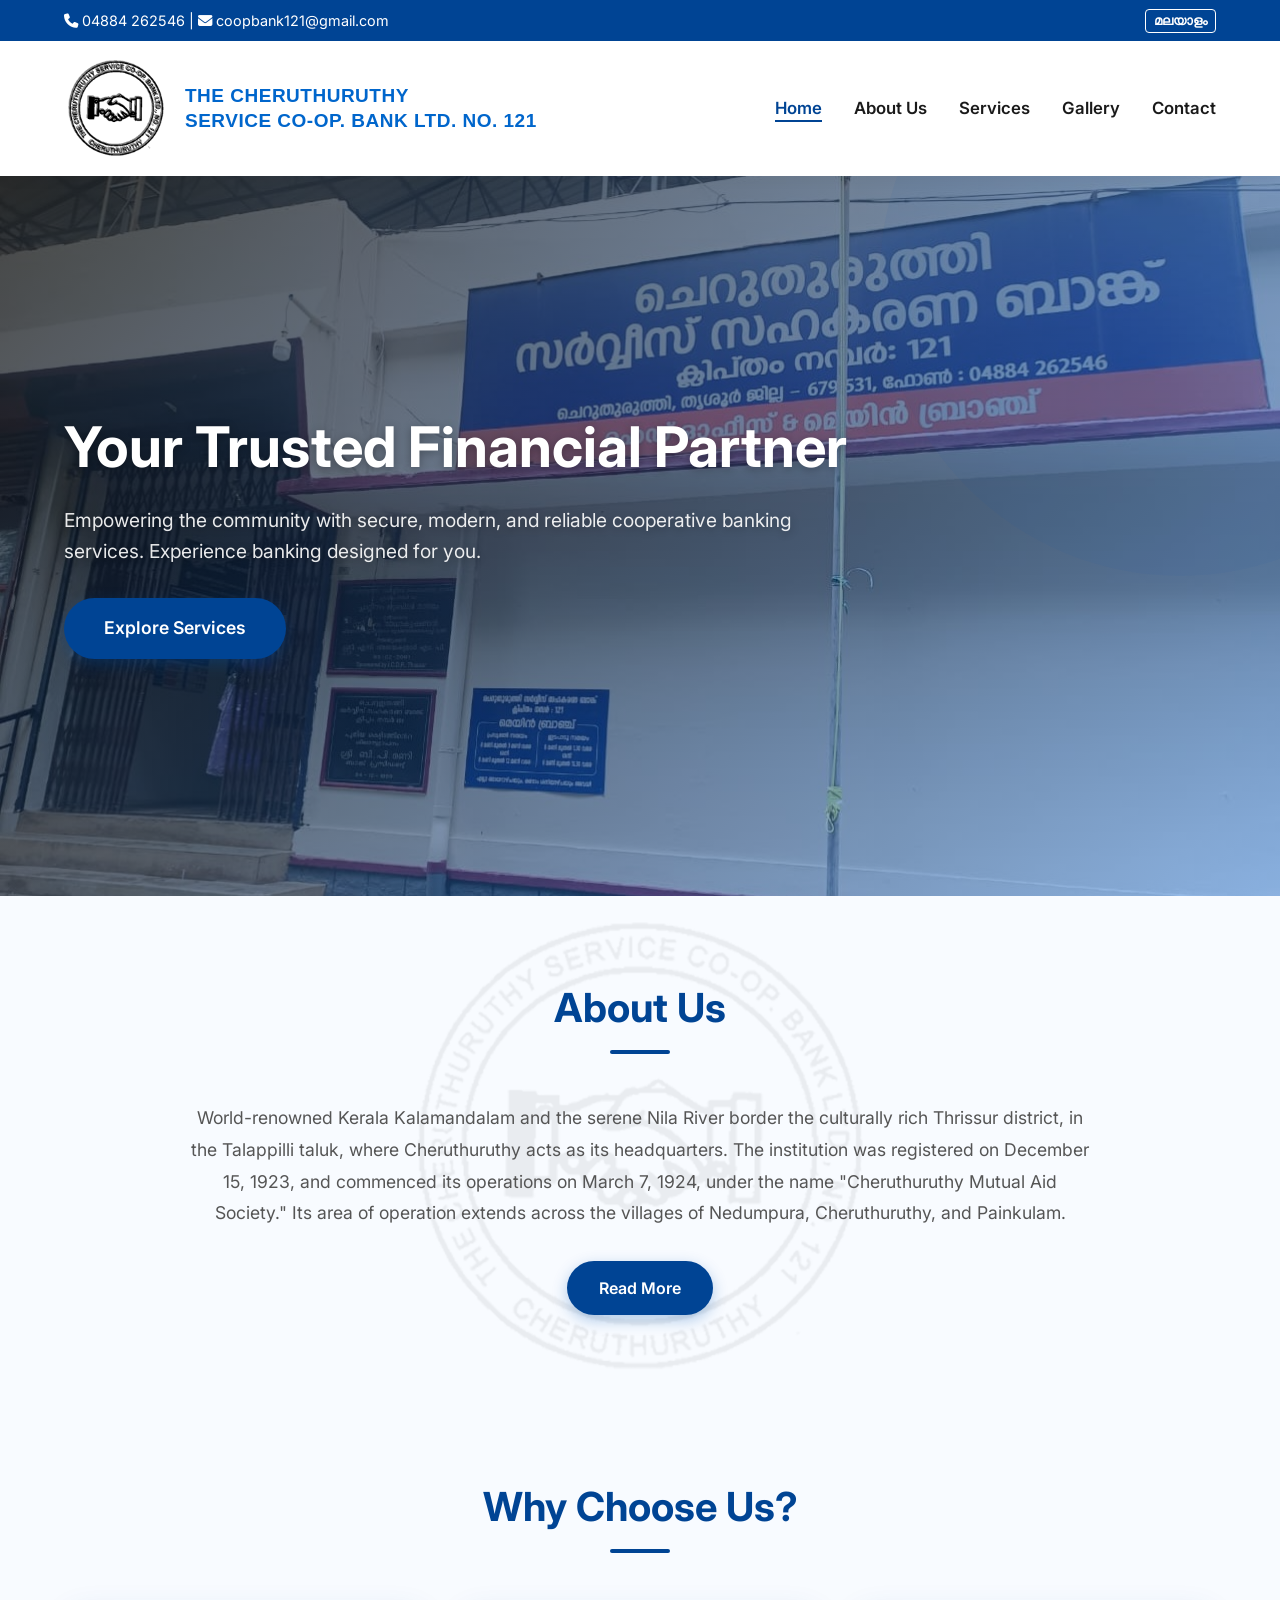
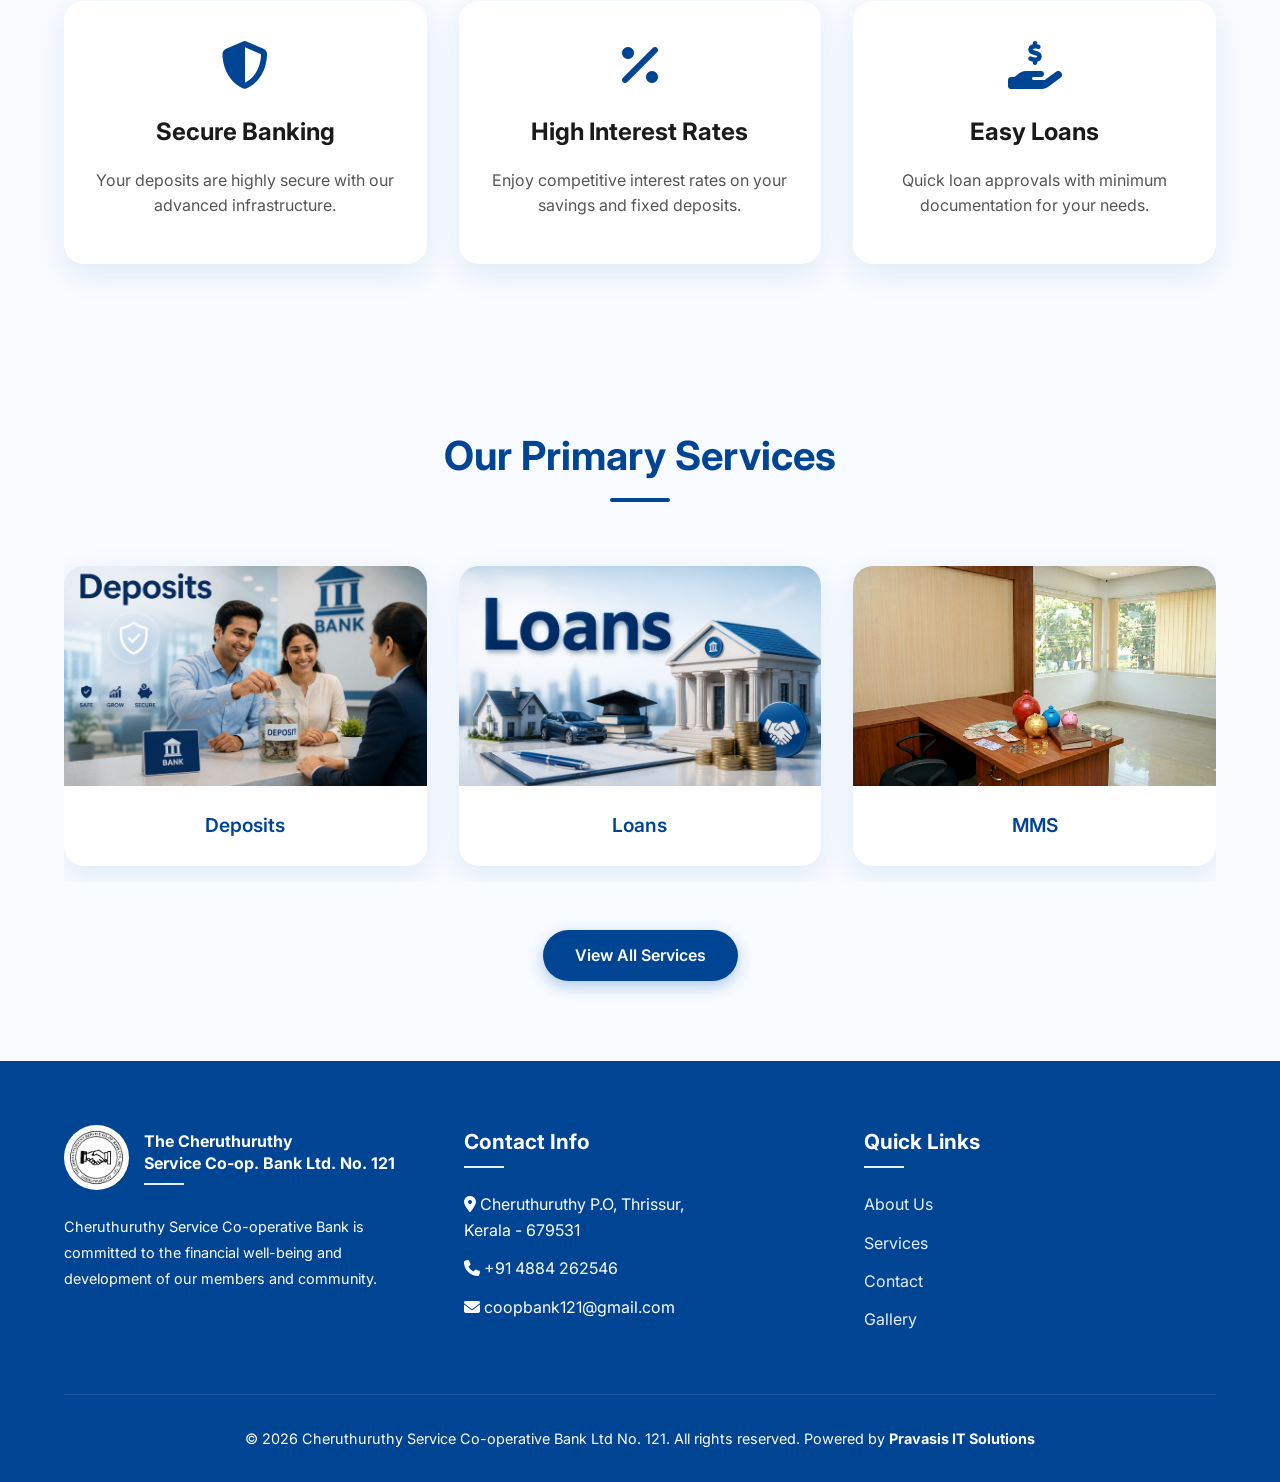
==== commit efd5b560: "updated" ====
--- a/index.html
+++ b/index.html
@@ -8,7 +8,7 @@
     <meta name="description"
         content="Welcome to Cheruthuruthy Service Co-operative Bank Ltd No. 121. Providing trusted banking services.">
     <link href="https://fonts.googleapis.com/css2?family=Inter:wght@400;600;800&display=swap" rel="stylesheet">
-    <link rel="stylesheet" href="css/style.css?v=3.3">
+    <link rel="stylesheet" href="css/style.css?v=3.4">
     <link rel="stylesheet" href="https://cdnjs.cloudflare.com/ajax/libs/font-awesome/6.4.0/css/all.min.css">
 </head>
 
--- a/css/style.css
+++ b/css/style.css
@@ -678,7 +678,7 @@
 .carousel-slide img {
     width: 100%;
     height: 220px;
-    object-fit: contain;
+    object-fit: cover;
     background-color: var(--white);
     transition: transform 0.3s;
 }
@@ -873,7 +873,12 @@
 
     .carousel-slide {
         width: 260px;
+        height: 240px;
         margin-right: 1rem;
+    }
+
+    .carousel-slide img {
+        height: 160px;
     }
 
     /* Fix services page inline styles for mobile */
